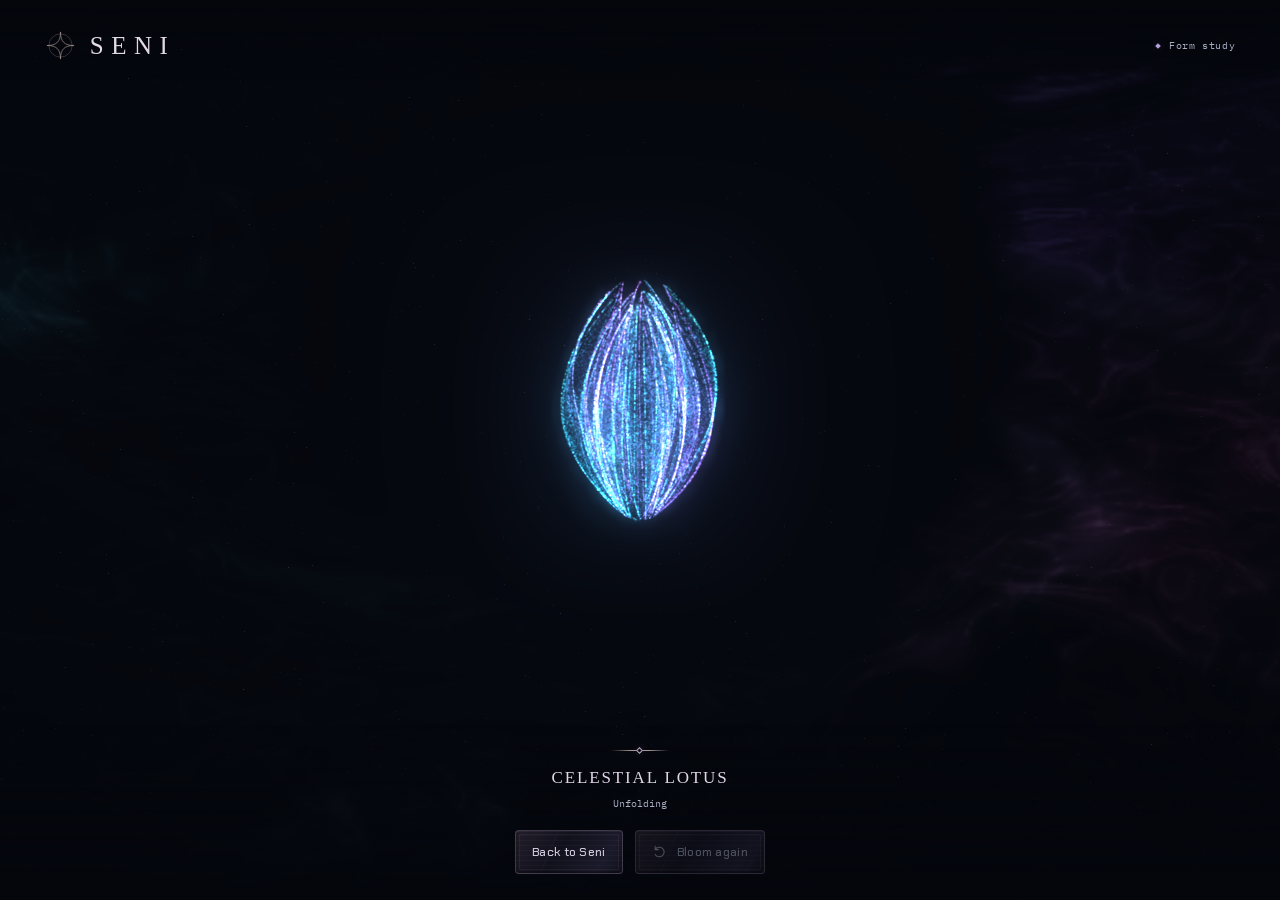
==== lotus.html @ c6e4256d "Add Celestial Lotus particle study" ====
<!doctype html>
<html lang="en">
<head>
  <meta charset="utf-8">
  <meta name="viewport" content="width=device-width, initial-scale=1, viewport-fit=cover">
  <meta name="theme-color" content="#04060c">
  <title>Seni · Celestial Lotus</title>
  <link rel="stylesheet" href="./css/landing.css">
  <link rel="stylesheet" href="./css/lotus.css">
  <script type="importmap">{"imports":{"three":"./js/vendor/three.module.js","three/addons/":"./js/vendor/addons/"}}</script>
  <script type="module" src="./js/lotus-preview.js"></script>
</head>
<body class="lotus-study">
  <canvas id="stage" aria-label="A celestial lotus of translucent light petals opening around a golden heart"></canvas>
  <header class="masthead lotus-header">
    <div class="wordmark" aria-label="Seni">
      <svg class="brand-symbol" viewBox="0 0 32 32" aria-hidden="true"><path d="M16 2C16 12 12 16 2 16c10 0 14 4 14 14 0-10 4-14 14-14C20 16 16 12 16 2Z"/><circle cx="16" cy="16" r="12"/></svg>
      <span>SENI</span>
    </div>
    <p class="preview-label"><span aria-hidden="true"></span>Form study</p>
  </header>
  <main><h1 class="sr-only">Celestial Lotus</h1></main>
  <footer class="experience-footer">
    <div class="presence">
      <span class="presence-line" aria-hidden="true"></span>
      <p>Celestial Lotus</p>
      <p class="presence-note" id="lotus-status" role="status">Preparing the bloom…</p>
    </div>
    <div class="voice-controls" role="group" aria-label="Lotus preview controls">
      <a class="quiet-button" href="./">Back to Seni</a>
      <button class="quiet-button" id="bloom" type="button" disabled>
        <svg viewBox="0 0 20 20" aria-hidden="true"><path d="M4 7a6 6 0 1 1 0 6M4 3v4h4"/></svg>
        Bloom again
      </button>
    </div>
  </footer>
  <noscript><p class="no-script">Enable JavaScript to see the Celestial Lotus.</p></noscript>
</body>
</html>
---- css/landing.css ----
@font-face {
  font-family: 'Chakra Petch'; font-style: normal; font-weight: 500; font-display: swap;
  src: url('../assets/fonts/chakra-petch-latin-500-normal.woff2') format('woff2');
}
@font-face {
  font-family: 'Chakra Petch'; font-style: normal; font-weight: 600; font-display: swap;
  src: url('../assets/fonts/chakra-petch-latin-600-normal.woff2') format('woff2');
}
@font-face {
  font-family: 'IBM Plex Mono'; font-style: normal; font-weight: 400; font-display: swap;
  src: url('../assets/fonts/ibm-plex-mono-latin-400-normal.woff2') format('woff2');
}
:root {
  color-scheme: dark; --void: #04060c; --light: #edf0f8; --soft: #a9afc3;
  --violet: #d9c8fc; --border: rgb(166 150 171 / 28%);
  --bronze: #aa9695; --engraving: rgb(174 149 153 / 22%);
  --inscription: 'Palatino Linotype', 'Palatino', 'Book Antiqua', Georgia, serif;
  --display: 'Chakra Petch', 'Avenir Next', sans-serif;
  --mono: 'IBM Plex Mono', ui-monospace, monospace; font-synthesis: none;
  /* Static mineral striations: texture stays local to the controls. */
  --patina: repeating-linear-gradient(0deg, transparent 0 2px, rgb(208 194 217 / 3%) 2px 3px, transparent 3px 5px),
    repeating-linear-gradient(113deg, transparent 0 38px, rgb(179 155 166 / 4%) 39px, transparent 40px 79px),
    linear-gradient(125deg, rgb(145 113 133 / 13%), transparent 42%, rgb(102 93 147 / 12%) 80%, transparent);
}
*, *::before, *::after { box-sizing: border-box; }
html, body { margin: 0; width: 100%; height: 100%; overflow: hidden; }
body { color: var(--light); background: var(--void); font-family: var(--display); }
button { font: inherit; color: inherit; cursor: pointer; -webkit-tap-highlight-color: transparent; }
button:disabled { cursor: default; }
button:focus-visible { outline: 2px solid var(--violet); outline-offset: 5px; }
button svg { width: 20px; height: 20px; fill: none; stroke: currentColor; stroke-width: 1.35; stroke-linecap: round; stroke-linejoin: round; flex: 0 0 auto; }
[hidden] { display: none !important; }
#stage { position: fixed; inset: 0; width: 100%; height: 100%; display: block; }
.masthead {
  position: relative; z-index: 2;
  padding: calc(30px + env(safe-area-inset-top, 0px)) clamp(22px, 3.5vw, 56px) 18px;
  display: grid; grid-template-columns: 1fr auto 1fr; align-items: center; gap: 20px;
  pointer-events: none; background: linear-gradient(var(--void), rgb(4 6 12 / 45%) 60%, transparent);
}
.wordmark { display: flex; align-items: center; gap: 14px; font: 400 25px/1 var(--inscription); letter-spacing: .3em; color: #e1d9e7; text-shadow: 0 1px 0 #000; }
.brand-symbol { width: 31px; height: 31px; fill: none; stroke: var(--bronze); stroke-width: .7; }
.brand-symbol circle { stroke-opacity: .42; }
.mode-switch {
  display: flex; align-items: center; gap: 4px; padding: 5px;
  border: 1px solid var(--border); border-radius: 5px;
  background-color: #0c0d16; background-image: var(--patina); pointer-events: auto;
  box-shadow: inset 0 0 0 2px #06070d, inset 0 0 0 3px rgb(174 149 153 / 9%), 0 5px 16px rgb(0 0 0 / 25%);
}
.mode-option {
  position: relative; min-width: 98px; min-height: 40px; padding: 8px 17px; border: 1px solid transparent;
  border-radius: 2px; background: transparent; display: flex; justify-content: center;
  align-items: center; gap: 8px; font-size: 13px; font-weight: 500; letter-spacing: .035em;
}
.mode-option:disabled { color: #9799ad; }
.mode-option.is-selected {
  background-color: #292532; background-image: var(--patina);
  border-color: rgb(185 164 190 / 35%); color: #ece3ff;
  box-shadow: inset 0 1px 0 rgb(222 202 227 / 9%), inset 0 -2px 5px rgb(0 0 0 / 35%);
}
.mode-option.is-selected::after { content: ''; position: absolute; bottom: 3px; left: 36%; right: 36%; height: 1px; background: #b9a3b4; box-shadow: 0 0 7px rgb(176 137 210 / 40%); pointer-events: none; }
.mode-option svg { width: 16px; height: 16px; }
.soon { font: 8px var(--mono); text-transform: uppercase; letter-spacing: .07em; color: #aca5bb; }
.preview-label { justify-self: end; display: flex; align-items: center; gap: 9px; margin: 0; font: 10px var(--mono); color: var(--soft); letter-spacing: .06em; }
.preview-label > span { width: 4px; height: 4px; background: #b3a0da; transform: rotate(45deg); box-shadow: 0 0 8px rgb(180 150 242 / 24%); }
.experience { position: relative; z-index: 1; display: grid; justify-items: center; padding-top: 4px; pointer-events: none; }
.arrival { display: flex; flex-direction: column; align-items: center; width: min(360px, calc(100vw - 48px)); pointer-events: auto; text-align: center; }
.meet-button {
  position: relative; display: inline-grid; grid-template-columns: 18px minmax(0, 1fr) 18px; align-items: center; gap: 16px;
  min-width: 262px; min-height: 68px; padding: 21px 25px; color: #eee4f2;
  font: 400 16px/1.2 var(--inscription); text-transform: uppercase; letter-spacing: .14em;
  border: 1px solid #92808f; border-radius: 4px;
  background-color: #1b1926; background-image: var(--patina);
  text-shadow: 0 2px 2px #07060c;
  box-shadow: 0 5px 20px rgb(0 0 0 / 36%), 0 0 36px rgb(139 98 209 / 12%), inset 0 1px 0 rgb(223 202 224 / 17%), inset 0 -3px 6px rgb(0 0 0 / 48%);
  transition: background-color .2s, border-color .2s, box-shadow .2s, color .2s;
}
.meet-button::before { content: ''; position: absolute; inset: 5px; border: 1px solid var(--engraving); border-radius: 1px; box-shadow: 0 1px 0 rgb(0 0 0 / 50%); pointer-events: none; }
.meet-button::after {
  content: ''; position: absolute; inset: -6px; pointer-events: none; opacity: .65;
  background: linear-gradient(var(--bronze), var(--bronze)) left top / 13px 1px,
    linear-gradient(var(--bronze), var(--bronze)) left top / 1px 13px,
    linear-gradient(var(--bronze), var(--bronze)) right bottom / 13px 1px,
    linear-gradient(var(--bronze), var(--bronze)) right bottom / 1px 13px;
  background-repeat: no-repeat;
}
.meet-button:not(:disabled):hover {
  color: #f7eef9; background-color: #282332; border-color: #c2abaf;
  box-shadow: 0 5px 20px rgb(0 0 0 / 36%), 0 0 30px rgb(160 120 200 / 22%), inset 0 1px 0 rgb(235 211 216 / 24%), inset 0 -3px 6px rgb(0 0 0 / 45%);
}
.meet-button:not(:disabled):hover::before { border-color: rgb(212 176 174 / 42%); }
.meet-button:not(:disabled):active { background-color: #15121f; box-shadow: inset 0 2px 8px #07060c; }
.meet-button:disabled { color: #b7b0c5; border-color: #635b70; }
.meet-button svg { width: 18px; height: 18px; color: #c3aecb; }
#meet-label { text-align: center; text-indent: .14em; }
.entry-hint { margin: 18px 0 0; font: 11px/1.6 var(--mono); color: #c0bbcf; letter-spacing: .025em; text-shadow: 0 1px 8px #04060c; }
.entry-error { margin: 14px 0 0; max-width: 310px; font: 12px/1.7 var(--mono); color: #e5c2b0; background: rgb(4 6 12 / 80%); padding: 8px 12px; border-radius: 8px; }
.experience-footer {
  position: fixed; z-index: 2; inset: auto 0 0;
  padding: 25px 20px calc(26px + env(safe-area-inset-bottom, 0px));
  display: flex; flex-direction: column; align-items: center; gap: 18px; pointer-events: none;
  background: linear-gradient(transparent, rgb(4 6 12 / 65%) 55%, var(--void));
}
.presence { text-align: center; }
.presence-line { position: relative; display: block; width: 58px; height: 1px; margin: 0 auto 16px; background: linear-gradient(90deg, transparent, var(--bronze) 35%, var(--bronze) 65%, transparent); }
.presence-line::after { content: ''; position: absolute; width: 5px; height: 5px; left: calc(50% - 2.5px); top: -2px; border: 1px solid #bba7bc; background: #0d0c16; transform: rotate(45deg); box-shadow: 0 0 8px rgb(195 163 246 / 20%); }
.presence p { margin: 0; font: 400 17px/1.3 var(--inscription); letter-spacing: .11em; text-transform: uppercase; color: #e2d6e9; }
.presence .presence-note { margin-top: 7px; color: var(--soft); font: 10px/1.6 var(--mono); letter-spacing: .01em; text-transform: none; }
.presence .form-error { max-width: 340px; margin: 8px auto 0; color: #e5c2b0; font: 10px/1.6 var(--mono); letter-spacing: 0; text-transform: none; }
.voice-controls { display: flex; justify-content: center; align-items: center; flex-wrap: wrap; gap: 8px 12px; pointer-events: auto; }
.quiet-button {
  position: relative; display: inline-flex; align-items: center; justify-content: center; gap: 9px;
  min-height: 44px; padding: 11px 16px; border-radius: 4px; border: 1px solid var(--border);
  background-color: #11111c; background-image: var(--patina); font-size: 12px; letter-spacing: .025em; color: #d0c8dc;
  box-shadow: inset 0 1px 0 rgb(204 182 213 / 8%), inset 0 -2px 3px rgb(0 0 0 / 35%);
  transition: border-color .15s, color .15s, background-color .15s;
}
.quiet-button::before { content: ''; position: absolute; inset: 3px; border: 1px solid rgb(174 149 153 / 9%); border-radius: 1px; pointer-events: none; }
.quiet-button:not(:disabled):hover { color: #f0e5f6; background-color: #242030; border-color: #9d879c; }
.quiet-button:not(:disabled):active { background-color: #0b0b14; box-shadow: inset 0 2px 5px #050509; }
.quiet-button:disabled { color: #747988; opacity: .65; }
.quiet-button svg { width: 16px; height: 16px; }
.surprise-button { border-color: rgb(180 150 186 / 48%); color: #e8dcef; }
.control-short { display: none; }
.sound-cross { display: none; }
.sound-button[aria-pressed="true"] .sound-waves { display: none; }
.sound-button[aria-pressed="true"] .sound-cross { display: block; }
.sr-only { position: absolute; width: 1px; height: 1px; padding: 0; margin: -1px; overflow: hidden; clip-path: inset(50%); white-space: nowrap; border: 0; }
.no-script { position: fixed; top: 40%; width: 100%; padding: 24px; text-align: center; background: #04060c; }
@media (max-width: 620px) {
  .masthead { padding-top: calc(23px + env(safe-area-inset-top, 0px)); gap: 24px 8px; grid-template-columns: 1fr 1fr; }
  .wordmark { gap: 10px; font-size: 22px; }
  .brand-symbol { width: 26px; height: 26px; }
  .preview-label { font-size: 9px; }
  .mode-switch { grid-column: 1 / -1; grid-row: 2; justify-self: center; }
  .meet-button { min-width: 248px; min-height: 64px; font-size: 15px; padding: 20px; }
  .experience-footer { gap: 16px; padding-bottom: calc(20px + env(safe-area-inset-bottom, 0px)); }
  .voice-controls { max-width: 440px; gap: 8px; }
  .quiet-button { padding: 10px 11px; font-size: 11px; }
  .control-full { display: none; }
  .control-short { display: inline; }
  .presence .presence-note { font-size: 9px; }
}
@media (max-width: 460px) {
  body:is([data-phase="present"], [data-phase="changing-form"]) .voice-controls {
    display: grid; grid-template-columns: repeat(2, minmax(0, 1fr)); width: min(280px, 100%);
  }
}
@media (max-height: 530px) and (min-width: 621px) {
  .masthead { padding-top: calc(14px + env(safe-area-inset-top, 0px)); }
  .meet-button { min-height: 54px; padding-block: 14px; }
  .entry-hint { margin-top: 12px; }
  .experience-footer { padding-bottom: calc(12px + env(safe-area-inset-bottom, 0px)); gap: 10px; }
  .presence-line { display: none; }
}
@media (max-height: 530px) and (max-width: 620px) {
  .masthead { gap: 12px 8px; padding-top: calc(12px + env(safe-area-inset-top, 0px)); }
  .experience-footer { gap: 9px; padding-bottom: calc(10px + env(safe-area-inset-bottom, 0px)); }
  .presence-line { display: none; }
  .entry-hint { margin-top: 18px; }
}
@media (prefers-reduced-motion: reduce) {
  *, *::before, *::after { transition: none !important; }
}
---- css/lotus.css ----
.lotus-header { display: flex; justify-content: space-between; }
.lotus-study .quiet-button { text-decoration: none; }
.lotus-study a:focus-visible { outline: 2px solid var(--violet); outline-offset: 5px; }
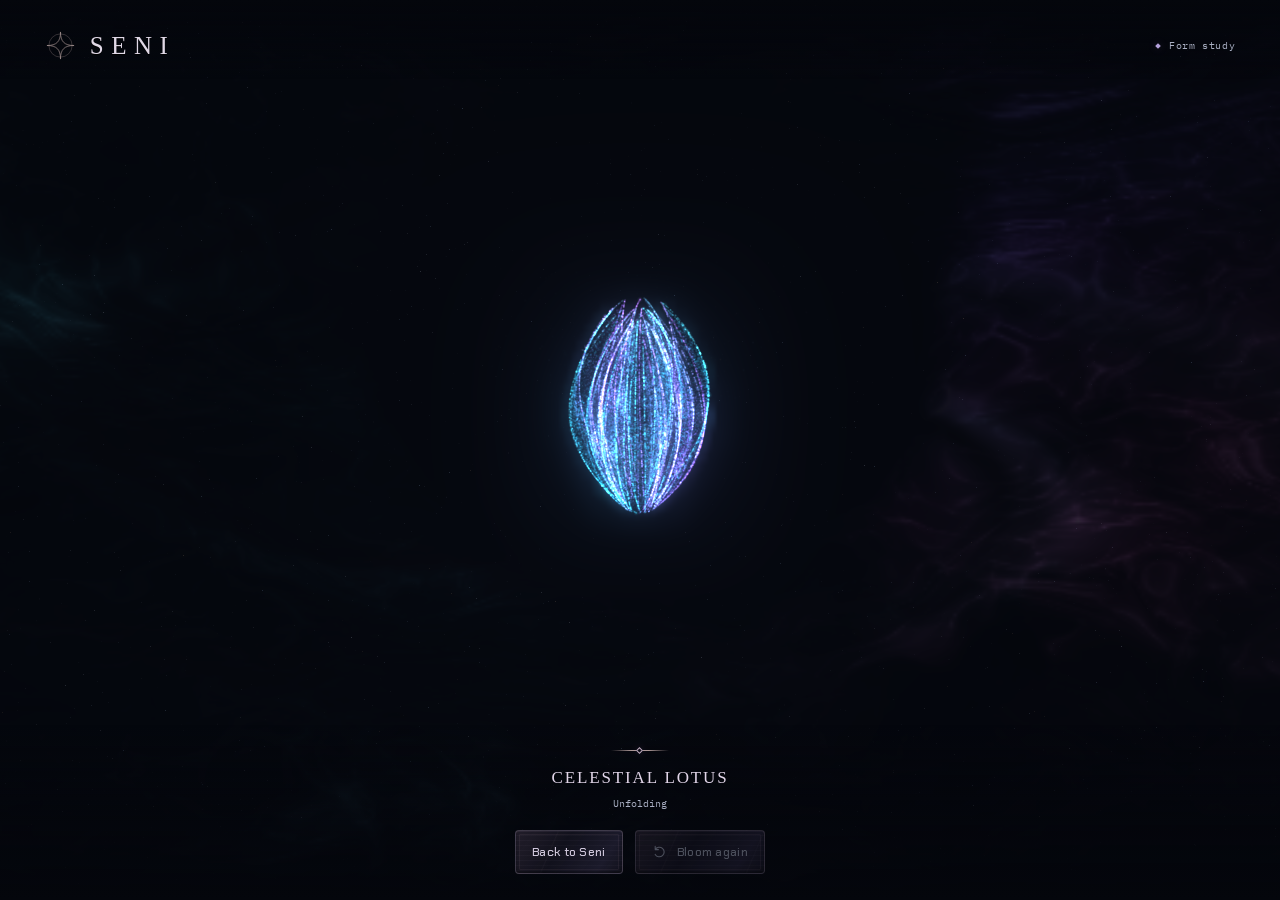
==== commit 4f4dc65e: "Add drifting filaments and light surges to Lotus" ====
--- a/lotus.html
+++ b/lotus.html
@@ -11,7 +11,7 @@
   <script type="module" src="./js/lotus-preview.js"></script>
 </head>
 <body class="lotus-study">
-  <canvas id="stage" aria-label="A celestial lotus of translucent light petals opening around a golden heart"></canvas>
+  <canvas id="stage" aria-label="A celestial lotus with drifting petal filaments, a rising stream of light and occasional bright petal traces"></canvas>
   <header class="masthead lotus-header">
     <div class="wordmark" aria-label="Seni">
       <svg class="brand-symbol" viewBox="0 0 32 32" aria-hidden="true"><path d="M16 2C16 12 12 16 2 16c10 0 14 4 14 14 0-10 4-14 14-14C20 16 16 12 16 2Z"/><circle cx="16" cy="16" r="12"/></svg>
